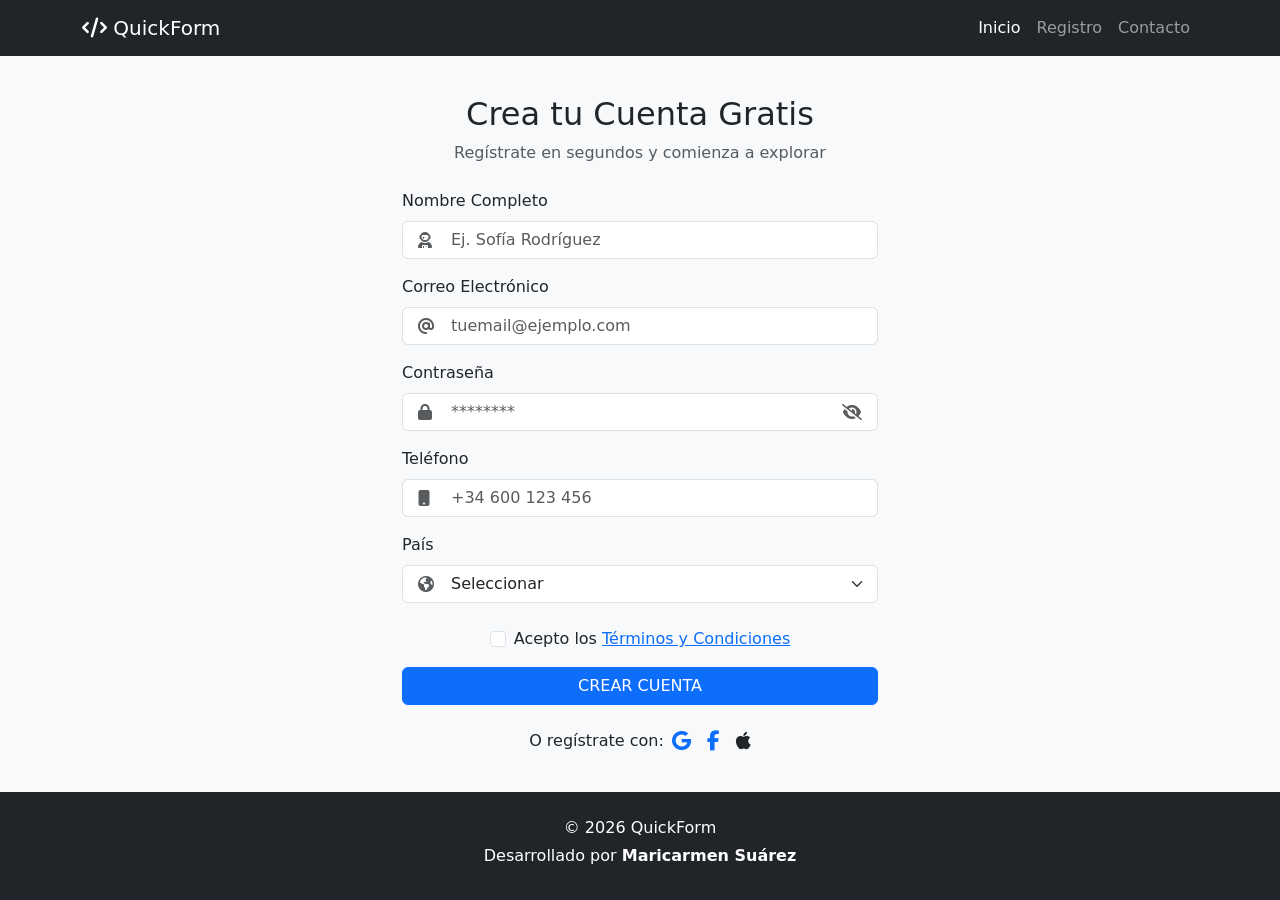
==== index.html @ 67d329d0 "Primer Commit" ====
<!DOCTYPE html>
<html lang="es">

<head>
    <meta charset="UTF-8">
    <meta name="viewport" content="width=device-width, initial-scale=1.0">
    <title>Crea tu Cuenta - QuickForm</title>

    <!-- Bootstrap local -->
    <link rel="stylesheet" href="./assets/css/bootstrap.min.css">

    <!-- Font Awesome -->
    <link rel="stylesheet" href="https://cdnjs.cloudflare.com/ajax/libs/font-awesome/6.4.2/css/all.min.css">

    <!-- Google Fonts -->
    <link href="https://fonts.googleapis.com/css2?family=Inter:wght@400;500;600;700&display=swap" rel="stylesheet">
</head>

<body class="bg-light d-flex flex-column min-vh-100">

<!-- NAVBAR -->
<nav class="navbar navbar-expand-lg navbar-dark bg-dark">
    <div class="container">

        <a class="navbar-brand" href="#">
            <i class="fa-solid fa-code"></i> QuickForm
        </a>

        <button class="navbar-toggler" type="button" data-bs-toggle="collapse" data-bs-target="#menuNavbar">
            <span class="navbar-toggler-icon"></span>
        </button>

        <div class="collapse navbar-collapse" id="menuNavbar">
            <ul class="navbar-nav ms-auto">

                <li class="nav-item">
                    <a class="nav-link active" href="#">Inicio</a>
                </li>

                <li class="nav-item">
                    <a class="nav-link" href="#">Registro</a>
                </li>

                <li class="nav-item">
                    <a class="nav-link" href="#">Contacto</a>
                </li>

            </ul>
        </div>

    </div>
</nav>


<!-- CONTENIDO PRINCIPAL -->
<main class="flex-grow-1 d-flex align-items-center justify-content-center">

<div class="container" style="max-width:500px;">

<h2 class="text-center mb-2">Crea tu Cuenta Gratis</h2>
<p class="text-center text-muted mb-4">Regístrate en segundos y comienza a explorar</p>

<form action="#" method="POST">

<!-- Nombre -->
<div class="mb-3">
<label for="nombre" class="form-label">Nombre Completo</label>

<div class="position-relative">
<i class="fa-solid fa-user-astronaut position-absolute top-50 start-0 translate-middle-y ms-3 text-muted"></i>

<input type="text"
class="form-control ps-5"
id="nombre"
placeholder="Ej. Sofía Rodríguez">
</div>
</div>


<!-- Email -->
<div class="mb-3">
<label for="email" class="form-label">Correo Electrónico</label>

<div class="position-relative">
<i class="fa-solid fa-at position-absolute top-50 start-0 translate-middle-y ms-3 text-muted"></i>

<input type="email"
class="form-control ps-5"
id="email"
placeholder="tuemail@ejemplo.com">
</div>
</div>


<!-- Contraseña -->
<div class="mb-3">
<label for="password" class="form-label">Contraseña</label>

<div class="position-relative">
<i class="fa-solid fa-lock position-absolute top-50 start-0 translate-middle-y ms-3 text-muted"></i>

<input type="password"
class="form-control ps-5 pe-5"
id="password"
placeholder="********">

<i class="fa-solid fa-eye-slash position-absolute top-50 end-0 translate-middle-y me-3 text-muted"></i>
</div>
</div>


<!-- Teléfono -->
<div class="mb-3">
<label for="telefono" class="form-label">Teléfono</label>

<div class="position-relative">
<i class="fa-solid fa-mobile-button position-absolute top-50 start-0 translate-middle-y ms-3 text-muted"></i>

<input type="tel"
class="form-control ps-5"
id="telefono"
placeholder="+34 600 123 456">
</div>
</div>


<!-- País -->
<div class="mb-4">
<label for="pais" class="form-label">País</label>

<div class="position-relative">
<i class="fa-solid fa-earth-americas position-absolute top-50 start-0 translate-middle-y ms-3 text-muted"></i>

<select class="form-select ps-5" id="pais">
<option selected disabled>Seleccionar</option>
<option value="1">México</option>
<option value="2">Colombia</option>
<option value="3">Argentina</option>
<option value="4">España</option>
</select>
</div>
</div>


<!-- Términos -->
<div class="mb-3 form-check d-flex justify-content-center align-items-center gap-2">
<input type="checkbox" class="form-check-input mt-0" id="terminos">

<label class="form-check-label" for="terminos">
Acepto los <a href="#">Términos y Condiciones</a>
</label>
</div>


<!-- Botón -->
<button type="submit" class="btn btn-primary w-100 mb-4">
CREAR CUENTA
</button>


<!-- Redes -->
<div class="d-flex justify-content-center align-items-center gap-2">
<span>O regístrate con:</span>

<div class="d-flex gap-3 fs-5">
<i class="fa-brands fa-google text-primary"></i>
<i class="fa-brands fa-facebook-f text-primary"></i>
<i class="fa-brands fa-apple"></i>
</div>
</div>

</form>

</div>

</main>


<!-- FOOTER -->
<footer class="bg-dark text-white text-center py-4">

<div class="container">

<p class="mb-1">© 2026 QuickForm</p>

<p class="mb-2">Desarrollado por <strong>Maricarmen Suárez</strong></p>



</div>

</footer>


<!-- Bootstrap JS -->
<script src="https://cdn.jsdelivr.net/npm/bootstrap@5.3.2/dist/js/bootstrap.bundle.min.js"></script>

</body>
</html>
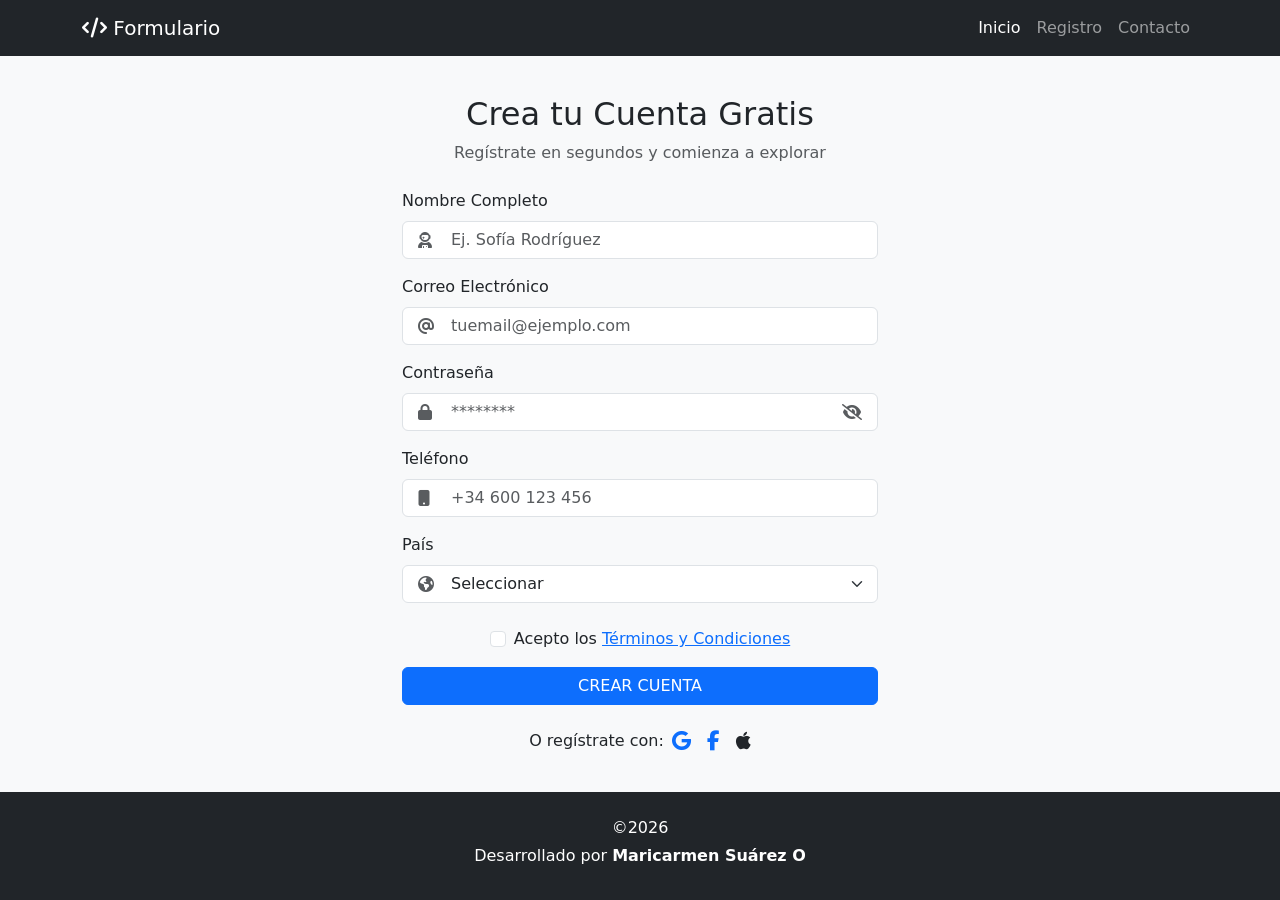
==== commit 641a4fc2: "nadvar y footer" ====
--- a/index.html
+++ b/index.html
@@ -4,8 +4,10 @@
 <head>
     <meta charset="UTF-8">
     <meta name="viewport" content="width=device-width, initial-scale=1.0">
-    <title>Crea tu Cuenta - QuickForm</title>
+    <title>Formulario de inscripción</title>
 
+    <!--Favicon-->
+    <link rel="icon" type="image/png" href="./assets/img/favicon.png">
     <!-- Bootstrap local -->
     <link rel="stylesheet" href="./assets/css/bootstrap.min.css">
 
@@ -23,7 +25,7 @@
     <div class="container">
 
         <a class="navbar-brand" href="#">
-            <i class="fa-solid fa-code"></i> QuickForm
+            <i class="fa-solid fa-code"></i> Formulario
         </a>
 
         <button class="navbar-toggler" type="button" data-bs-toggle="collapse" data-bs-target="#menuNavbar">
@@ -181,17 +183,12 @@
 
 <div class="container">
 
-<p class="mb-1">© 2026 QuickForm</p>
+<p class="mb-1">©2026</p>
 
-<p class="mb-2">Desarrollado por <strong>Maricarmen Suárez</strong></p>
-
-
-
+<p class="mb-2">Desarrollado por <strong>Maricarmen Suárez O</strong></p>
 </div>
 
 </footer>
-
-
 <!-- Bootstrap JS -->
 <script src="https://cdn.jsdelivr.net/npm/bootstrap@5.3.2/dist/js/bootstrap.bundle.min.js"></script>
 
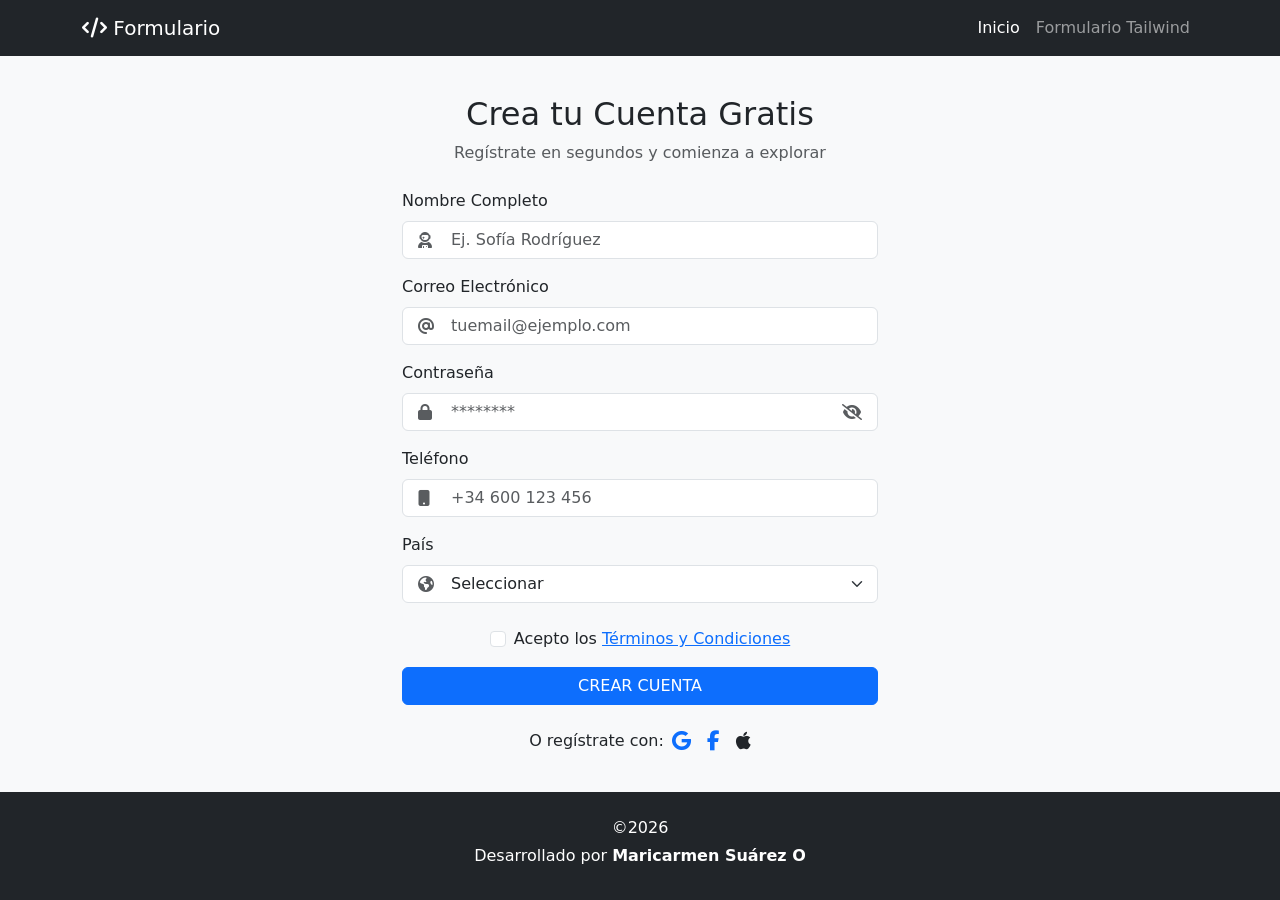
==== commit 27745bef: "Creación de la nueva app con framework" ====
--- a/index.html
+++ b/index.html
@@ -40,13 +40,9 @@
                 </li>
 
                 <li class="nav-item">
-                    <a class="nav-link" href="#">Registro</a>
+                    <a class="nav-link" href="tailwind.html">Formulario Tailwind</a>
                 </li>
-
-                <li class="nav-item">
-                    <a class="nav-link" href="#">Contacto</a>
-                </li>
-
+                
             </ul>
         </div>
 
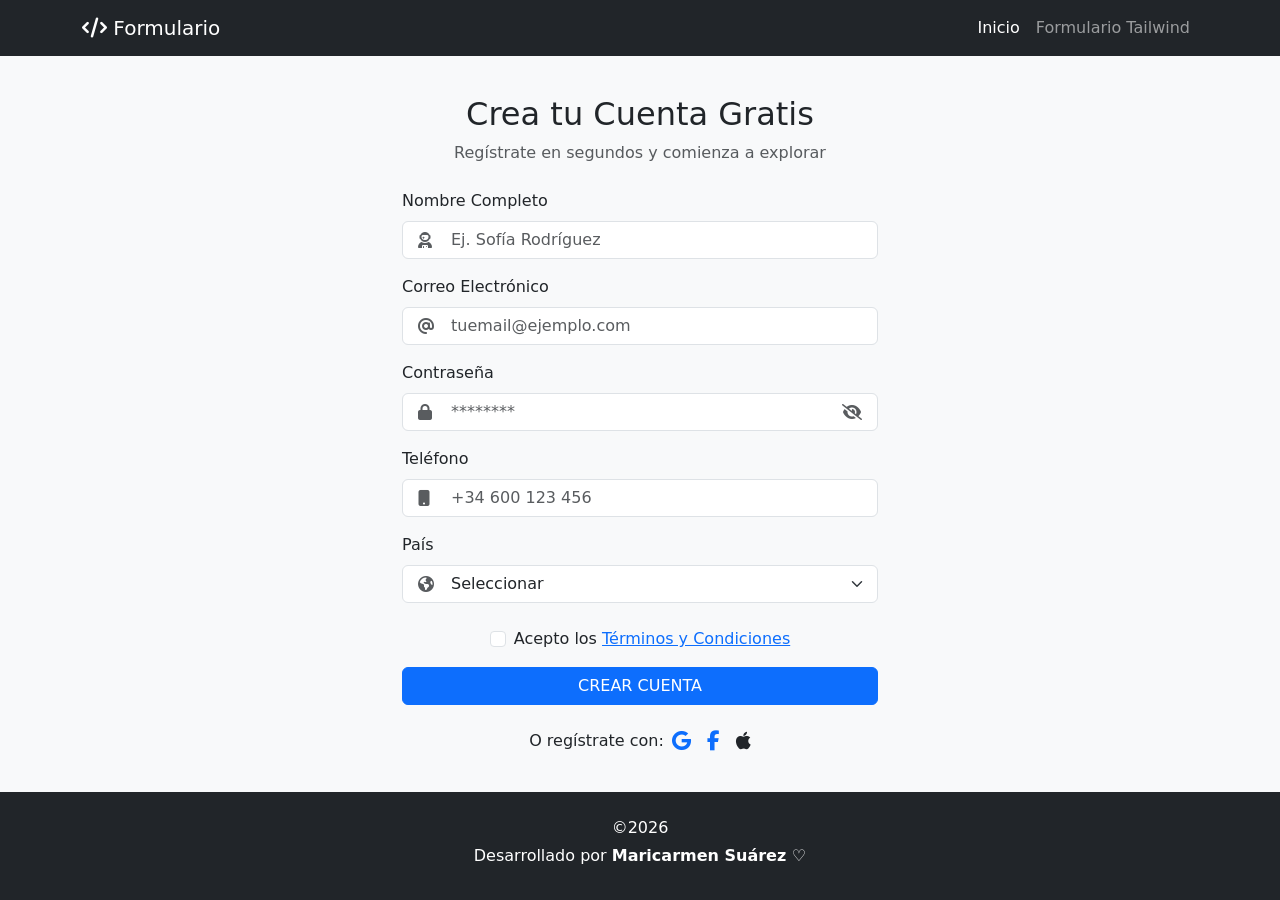
==== commit 82eed7af: "Modificamos el estilo de la nueva app" ====
--- a/index.html
+++ b/index.html
@@ -181,7 +181,7 @@
 
 <p class="mb-1">©2026</p>
 
-<p class="mb-2">Desarrollado por <strong>Maricarmen Suárez O</strong></p>
+<p class="mb-2">Desarrollado por <strong>Maricarmen Suárez ♡</strong></p>
 </div>
 
 </footer>
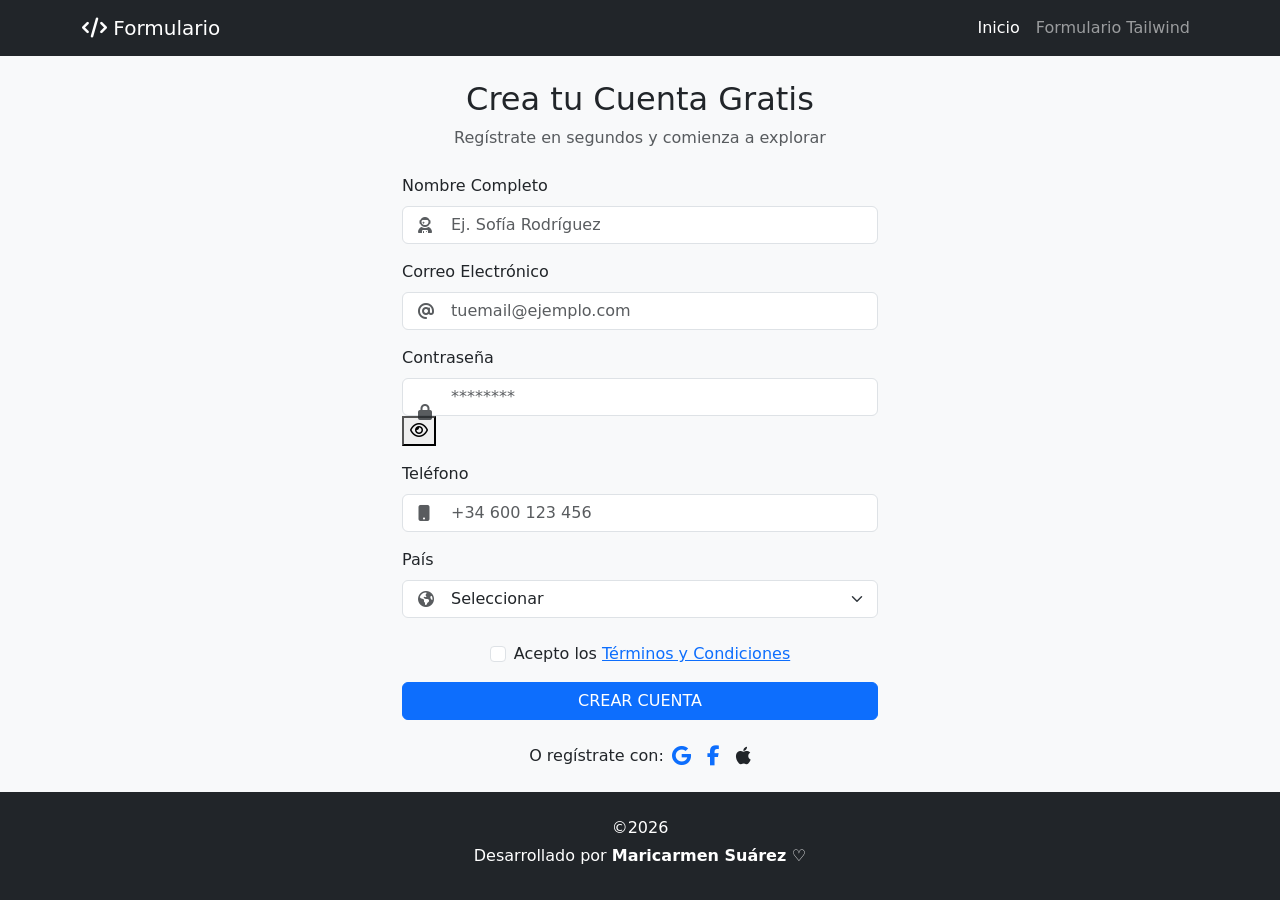
==== commit 447245cb: "Cambio de ojo" ====
--- a/index.html
+++ b/index.html
@@ -7,7 +7,7 @@
     <title>Formulario de inscripción</title>
 
     <!--Favicon-->
-    <link rel="icon" type="image/png" href="./assets/img/favicon.png">
+    <link rel="icon" type="image/png" href="./assets/Img/favicon.png">
     <!-- Bootstrap local -->
     <link rel="stylesheet" href="./assets/css/bootstrap.min.css">
 
@@ -102,7 +102,11 @@
 id="password"
 placeholder="********">
 
-<i class="fa-solid fa-eye-slash position-absolute top-50 end-0 translate-middle-y me-3 text-muted"></i>
+<button type="button" class="form__toggle-password" 
+                onclick="const p = document.getElementById('password'); p.type = p.type === 'password' ? 'text' : 'password';">
+            <i class="fa-regular fa-eye"></i>
+        </button>
+
 </div>
 </div>
 
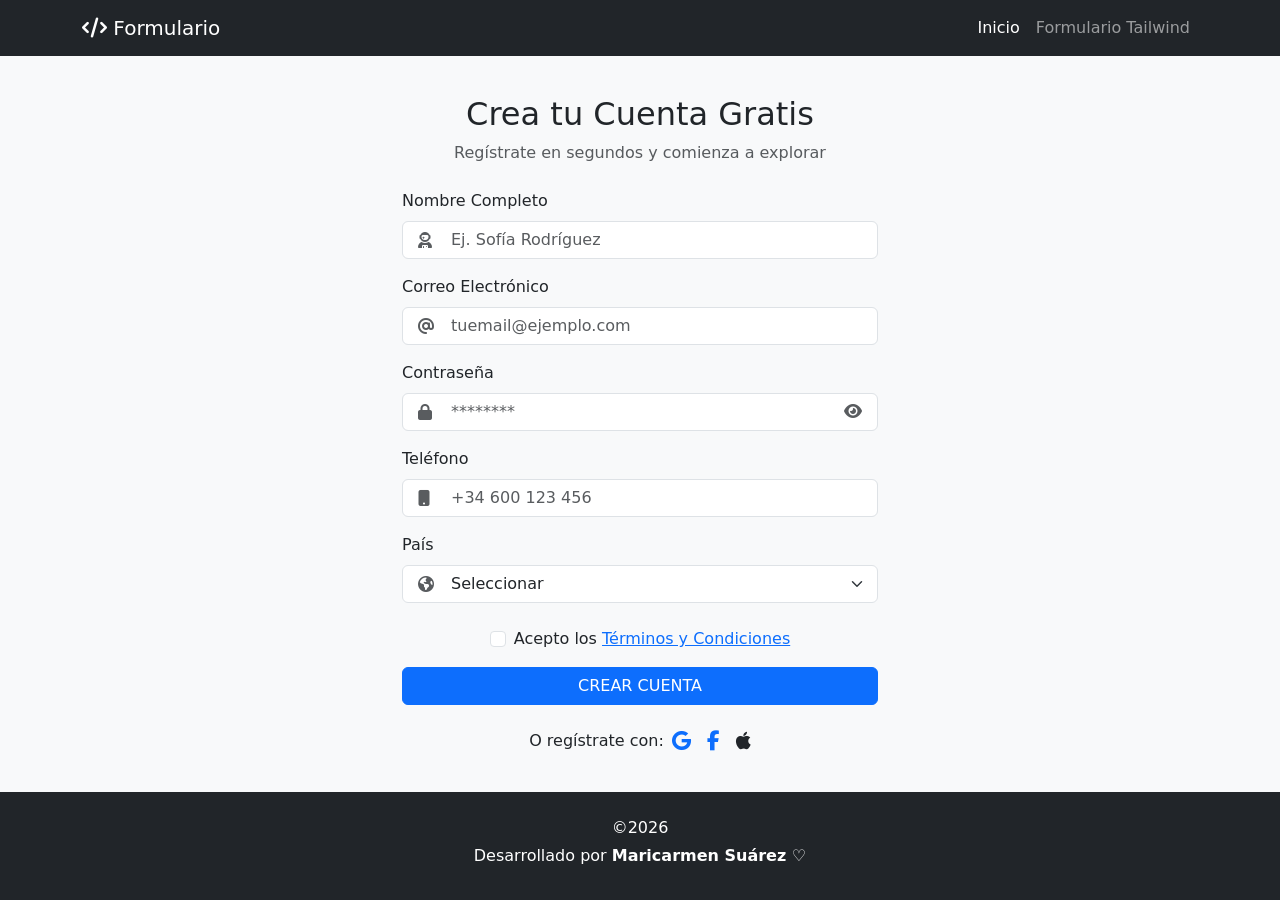
==== commit b8f7542c: "Cambio de contraseña" ====
--- a/index.html
+++ b/index.html
@@ -6,191 +6,237 @@
     <meta name="viewport" content="width=device-width, initial-scale=1.0">
     <title>Formulario de inscripción</title>
 
-    <!--Favicon-->
     <link rel="icon" type="image/png" href="./assets/Img/favicon.png">
-    <!-- Bootstrap local -->
     <link rel="stylesheet" href="./assets/css/bootstrap.min.css">
 
-    <!-- Font Awesome -->
-    <link rel="stylesheet" href="https://cdnjs.cloudflare.com/ajax/libs/font-awesome/6.4.2/css/all.min.css">
-
-    <!-- Google Fonts -->
-    <link href="https://fonts.googleapis.com/css2?family=Inter:wght@400;500;600;700&display=swap" rel="stylesheet">
+    <link rel="stylesheet"
+        href="https://cdnjs.cloudflare.com/ajax/libs/font-awesome/6.4.2/css/all.min.css">
+
+    <link href="https://fonts.googleapis.com/css2?family=Inter:wght@400;500;600;700&display=swap"
+        rel="stylesheet">
+
+    <style>
+        /* Oculta el checkbox */
+        #mostrarPassword {
+            display: none;
+        }
+
+        /* Oculta visualmente la contraseña */
+        .password-field {
+            -webkit-text-security: disc;
+        }
+
+        /* Cuando se presiona el ojo se muestra */
+        #mostrarPassword:checked ~ .password-field {
+            -webkit-text-security: none;
+        }
+    </style>
 </head>
 
 <body class="bg-light d-flex flex-column min-vh-100">
 
-<!-- NAVBAR -->
-<nav class="navbar navbar-expand-lg navbar-dark bg-dark">
-    <div class="container">
-
-        <a class="navbar-brand" href="#">
-            <i class="fa-solid fa-code"></i> Formulario
-        </a>
-
-        <button class="navbar-toggler" type="button" data-bs-toggle="collapse" data-bs-target="#menuNavbar">
-            <span class="navbar-toggler-icon"></span>
-        </button>
-
-        <div class="collapse navbar-collapse" id="menuNavbar">
-            <ul class="navbar-nav ms-auto">
-
-                <li class="nav-item">
-                    <a class="nav-link active" href="#">Inicio</a>
-                </li>
-
-                <li class="nav-item">
-                    <a class="nav-link" href="tailwind.html">Formulario Tailwind</a>
-                </li>
-                
-            </ul>
+    <!-- Navbar -->
+    <nav class="navbar navbar-expand-lg navbar-dark bg-dark">
+        <div class="container">
+
+            <a class="navbar-brand" href="#">
+                <i class="fa-solid fa-code"></i> Formulario
+            </a>
+
+            <button class="navbar-toggler"
+                type="button"
+                data-bs-toggle="collapse"
+                data-bs-target="#menuNavbar">
+                <span class="navbar-toggler-icon"></span>
+            </button>
+
+            <div class="collapse navbar-collapse" id="menuNavbar">
+                <ul class="navbar-nav ms-auto">
+
+                    <li class="nav-item">
+                        <a class="nav-link active" href="#">Inicio</a>
+                    </li>
+
+                    <li class="nav-item">
+                        <a class="nav-link" href="tailwind.html">Formulario Tailwind</a>
+                    </li>
+
+                </ul>
+            </div>
+
         </div>
-
-    </div>
-</nav>
-
-
-<!-- CONTENIDO PRINCIPAL -->
-<main class="flex-grow-1 d-flex align-items-center justify-content-center">
-
-<div class="container" style="max-width:500px;">
-
-<h2 class="text-center mb-2">Crea tu Cuenta Gratis</h2>
-<p class="text-center text-muted mb-4">Regístrate en segundos y comienza a explorar</p>
-
-<form action="#" method="POST">
-
-<!-- Nombre -->
-<div class="mb-3">
-<label for="nombre" class="form-label">Nombre Completo</label>
-
-<div class="position-relative">
-<i class="fa-solid fa-user-astronaut position-absolute top-50 start-0 translate-middle-y ms-3 text-muted"></i>
-
-<input type="text"
-class="form-control ps-5"
-id="nombre"
-placeholder="Ej. Sofía Rodríguez">
-</div>
-</div>
-
-
-<!-- Email -->
-<div class="mb-3">
-<label for="email" class="form-label">Correo Electrónico</label>
-
-<div class="position-relative">
-<i class="fa-solid fa-at position-absolute top-50 start-0 translate-middle-y ms-3 text-muted"></i>
-
-<input type="email"
-class="form-control ps-5"
-id="email"
-placeholder="tuemail@ejemplo.com">
-</div>
-</div>
-
-
-<!-- Contraseña -->
-<div class="mb-3">
-<label for="password" class="form-label">Contraseña</label>
-
-<div class="position-relative">
-<i class="fa-solid fa-lock position-absolute top-50 start-0 translate-middle-y ms-3 text-muted"></i>
-
-<input type="password"
-class="form-control ps-5 pe-5"
-id="password"
-placeholder="********">
-
-<button type="button" class="form__toggle-password" 
-                onclick="const p = document.getElementById('password'); p.type = p.type === 'password' ? 'text' : 'password';">
-            <i class="fa-regular fa-eye"></i>
-        </button>
-
-</div>
-</div>
-
-
-<!-- Teléfono -->
-<div class="mb-3">
-<label for="telefono" class="form-label">Teléfono</label>
-
-<div class="position-relative">
-<i class="fa-solid fa-mobile-button position-absolute top-50 start-0 translate-middle-y ms-3 text-muted"></i>
-
-<input type="tel"
-class="form-control ps-5"
-id="telefono"
-placeholder="+34 600 123 456">
-</div>
-</div>
-
-
-<!-- País -->
-<div class="mb-4">
-<label for="pais" class="form-label">País</label>
-
-<div class="position-relative">
-<i class="fa-solid fa-earth-americas position-absolute top-50 start-0 translate-middle-y ms-3 text-muted"></i>
-
-<select class="form-select ps-5" id="pais">
-<option selected disabled>Seleccionar</option>
-<option value="1">México</option>
-<option value="2">Colombia</option>
-<option value="3">Argentina</option>
-<option value="4">España</option>
-</select>
-</div>
-</div>
-
-
-<!-- Términos -->
-<div class="mb-3 form-check d-flex justify-content-center align-items-center gap-2">
-<input type="checkbox" class="form-check-input mt-0" id="terminos">
-
-<label class="form-check-label" for="terminos">
-Acepto los <a href="#">Términos y Condiciones</a>
-</label>
-</div>
-
-
-<!-- Botón -->
-<button type="submit" class="btn btn-primary w-100 mb-4">
-CREAR CUENTA
-</button>
-
-
-<!-- Redes -->
-<div class="d-flex justify-content-center align-items-center gap-2">
-<span>O regístrate con:</span>
-
-<div class="d-flex gap-3 fs-5">
-<i class="fa-brands fa-google text-primary"></i>
-<i class="fa-brands fa-facebook-f text-primary"></i>
-<i class="fa-brands fa-apple"></i>
-</div>
-</div>
-
-</form>
-
-</div>
-
-</main>
-
-
-<!-- FOOTER -->
-<footer class="bg-dark text-white text-center py-4">
-
-<div class="container">
-
-<p class="mb-1">©2026</p>
-
-<p class="mb-2">Desarrollado por <strong>Maricarmen Suárez ♡</strong></p>
-</div>
-
-</footer>
-<!-- Bootstrap JS -->
-<script src="https://cdn.jsdelivr.net/npm/bootstrap@5.3.2/dist/js/bootstrap.bundle.min.js"></script>
+    </nav>
+
+    <!-- Contenido principal -->
+    <main class="flex-grow-1 d-flex align-items-center justify-content-center">
+
+        <div class="container" style="max-width:500px;">
+
+            <h2 class="text-center mb-2">Crea tu Cuenta Gratis</h2>
+            <p class="text-center text-muted mb-4">
+                Regístrate en segundos y comienza a explorar
+            </p>
+
+            <form action="#" method="POST">
+
+                <!-- Nombre -->
+                <div class="mb-3">
+                    <label for="nombre" class="form-label">Nombre Completo</label>
+
+                    <div class="position-relative">
+
+                        <i class="fa-solid fa-user-astronaut position-absolute top-50 start-0 translate-middle-y ms-3 text-muted"></i>
+
+                        <input
+                            type="text"
+                            class="form-control ps-5"
+                            id="nombre"
+                            placeholder="Ej. Sofía Rodríguez">
+
+                    </div>
+                </div>
+
+                <!-- Correo -->
+                <div class="mb-3">
+                    <label for="email" class="form-label">Correo Electrónico</label>
+
+                    <div class="position-relative">
+
+                        <i class="fa-solid fa-at position-absolute top-50 start-0 translate-middle-y ms-3 text-muted"></i>
+
+                        <input
+                            type="email"
+                            class="form-control ps-5"
+                            id="email"
+                            placeholder="tuemail@ejemplo.com">
+
+                    </div>
+                </div>
+
+                <!-- Contraseña -->
+                <div class="mb-3">
+                    <label class="form-label">Contraseña</label>
+
+                    <div class="position-relative">
+
+                        <i class="fa-solid fa-lock position-absolute top-50 start-0 translate-middle-y ms-3 text-muted"></i>
+
+                        <input type="checkbox" id="mostrarPassword">
+
+                        <input
+                            type="text"
+                            class="form-control ps-5 pe-5 password-field"
+                            placeholder="********">
+
+                        <label
+                            for="mostrarPassword"
+                            class="position-absolute top-50 end-0 translate-middle-y me-3 text-muted"
+                            style="cursor:pointer;">
+
+                            <i class="fa-solid fa-eye"></i>
+
+                        </label>
+
+                    </div>
+                </div>
+
+                <!-- Teléfono -->
+                <div class="mb-3">
+                    <label for="telefono" class="form-label">Teléfono</label>
+
+                    <div class="position-relative">
+
+                        <i class="fa-solid fa-mobile-button position-absolute top-50 start-0 translate-middle-y ms-3 text-muted"></i>
+
+                        <input
+                            type="tel"
+                            class="form-control ps-5"
+                            id="telefono"
+                            placeholder="+34 600 123 456">
+
+                    </div>
+                </div>
+
+                <!-- País -->
+                <div class="mb-4">
+                    <label for="pais" class="form-label">País</label>
+
+                    <div class="position-relative">
+
+                        <i class="fa-solid fa-earth-americas position-absolute top-50 start-0 translate-middle-y ms-3 text-muted"></i>
+
+                        <select class="form-select ps-5" id="pais">
+
+                            <option selected disabled>Seleccionar</option>
+                            <option>México</option>
+                            <option>Colombia</option>
+                            <option>Argentina</option>
+                            <option>España</option>
+
+                        </select>
+
+                    </div>
+                </div>
+
+                <!-- Términos -->
+                <div class="mb-3 form-check d-flex justify-content-center align-items-center gap-2">
+
+                    <input
+                        type="checkbox"
+                        class="form-check-input mt-0"
+                        id="terminos">
+
+                    <label class="form-check-label" for="terminos">
+                        Acepto los <a href="#">Términos y Condiciones</a>
+                    </label>
+
+                </div>
+
+                <!-- Botón -->
+                <button
+                    type="submit"
+                    class="btn btn-primary w-100 mb-4">
+
+                    CREAR CUENTA
+
+                </button>
+
+                <!-- Redes -->
+                <div class="d-flex justify-content-center align-items-center gap-2">
+
+                    <span>O regístrate con:</span>
+
+                    <div class="d-flex gap-3 fs-5">
+
+                        <i class="fa-brands fa-google text-primary" style="cursor:pointer;"></i>
+                        <i class="fa-brands fa-facebook-f text-primary" style="cursor:pointer;"></i>
+                        <i class="fa-brands fa-apple" style="cursor:pointer;"></i>
+
+                    </div>
+
+                </div>
+
+            </form>
+
+        </div>
+
+    </main>
+
+    <!-- Footer -->
+    <footer class="bg-dark text-white text-center py-4">
+
+        <div class="container">
+
+            <p class="mb-1">©2026</p>
+            <p class="mb-2">
+                Desarrollado por <strong>Maricarmen Suárez ♡</strong>
+            </p>
+
+        </div>
+
+    </footer>
+
+    <script src="https://cdn.jsdelivr.net/npm/bootstrap@5.3.2/dist/js/bootstrap.bundle.min.js"></script>
 
 </body>
 </html>
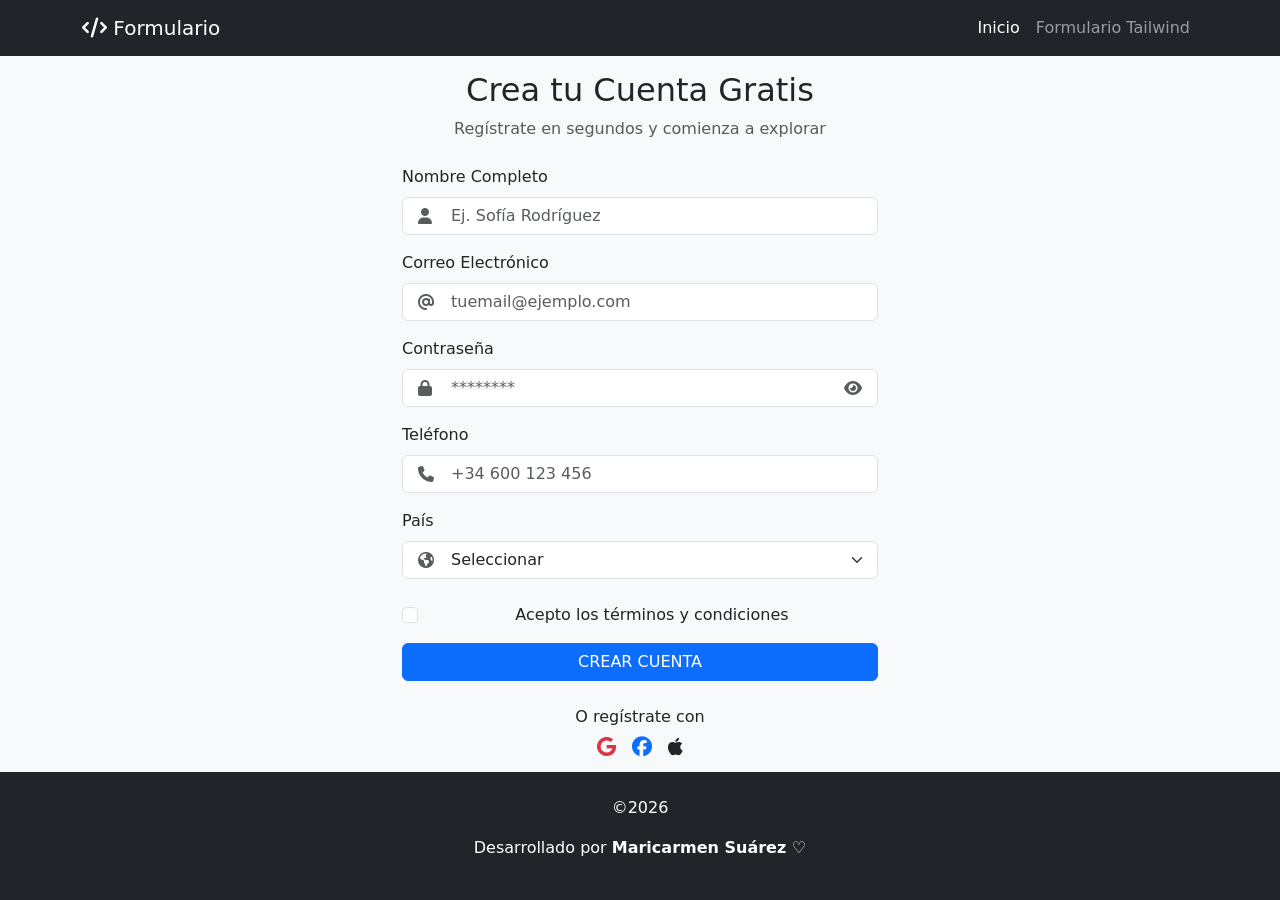
==== commit 78596184: "Cambio con contraseña visible" ====
--- a/index.html
+++ b/index.html
@@ -2,41 +2,28 @@
 <html lang="es">
 
 <head>
+
     <meta charset="UTF-8">
     <meta name="viewport" content="width=device-width, initial-scale=1.0">
     <title>Formulario de inscripción</title>
 
+    <!-- Favicon -->
     <link rel="icon" type="image/png" href="./assets/Img/favicon.png">
+
+    <!-- Bootstrap -->
     <link rel="stylesheet" href="./assets/css/bootstrap.min.css">
 
+    <!-- FontAwesome -->
     <link rel="stylesheet"
         href="https://cdnjs.cloudflare.com/ajax/libs/font-awesome/6.4.2/css/all.min.css">
 
-    <link href="https://fonts.googleapis.com/css2?family=Inter:wght@400;500;600;700&display=swap"
-        rel="stylesheet">
-
-    <style>
-        /* Oculta el checkbox */
-        #mostrarPassword {
-            display: none;
-        }
-
-        /* Oculta visualmente la contraseña */
-        .password-field {
-            -webkit-text-security: disc;
-        }
-
-        /* Cuando se presiona el ojo se muestra */
-        #mostrarPassword:checked ~ .password-field {
-            -webkit-text-security: none;
-        }
-    </style>
 </head>
 
 <body class="bg-light d-flex flex-column min-vh-100">
 
-    <!-- Navbar -->
+    <!-- NAVBAR -->
     <nav class="navbar navbar-expand-lg navbar-dark bg-dark">
+
         <div class="container">
 
             <a class="navbar-brand" href="#">
@@ -47,10 +34,13 @@
                 type="button"
                 data-bs-toggle="collapse"
                 data-bs-target="#menuNavbar">
+
                 <span class="navbar-toggler-icon"></span>
+
             </button>
 
             <div class="collapse navbar-collapse" id="menuNavbar">
+
                 <ul class="navbar-nav ms-auto">
 
                     <li class="nav-item">
@@ -58,47 +48,58 @@
                     </li>
 
                     <li class="nav-item">
-                        <a class="nav-link" href="tailwind.html">Formulario Tailwind</a>
+                        <a class="nav-link" href="tailwind.html">
+                            Formulario Tailwind
+                        </a>
                     </li>
 
                 </ul>
+
             </div>
 
         </div>
+
     </nav>
 
-    <!-- Contenido principal -->
+
+    <!-- CONTENIDO -->
     <main class="flex-grow-1 d-flex align-items-center justify-content-center">
 
         <div class="container" style="max-width:500px;">
 
-            <h2 class="text-center mb-2">Crea tu Cuenta Gratis</h2>
+            <h2 class="text-center mb-2">
+                Crea tu Cuenta Gratis
+            </h2>
+
             <p class="text-center text-muted mb-4">
                 Regístrate en segundos y comienza a explorar
             </p>
 
-            <form action="#" method="POST">
+            <form>
 
                 <!-- Nombre -->
                 <div class="mb-3">
-                    <label for="nombre" class="form-label">Nombre Completo</label>
-
-                    <div class="position-relative">
-
-                        <i class="fa-solid fa-user-astronaut position-absolute top-50 start-0 translate-middle-y ms-3 text-muted"></i>
+
+                    <label class="form-label">Nombre Completo</label>
+
+                    <div class="position-relative">
+
+                        <i class="fa-solid fa-user position-absolute top-50 start-0 translate-middle-y ms-3 text-muted"></i>
 
                         <input
                             type="text"
                             class="form-control ps-5"
-                            id="nombre"
                             placeholder="Ej. Sofía Rodríguez">
 
                     </div>
-                </div>
-
-                <!-- Correo -->
-                <div class="mb-3">
-                    <label for="email" class="form-label">Correo Electrónico</label>
+
+                </div>
+
+
+                <!-- Email -->
+                <div class="mb-3">
+
+                    <label class="form-label">Correo Electrónico</label>
 
                     <div class="position-relative">
 
@@ -107,67 +108,73 @@
                         <input
                             type="email"
                             class="form-control ps-5"
-                            id="email"
                             placeholder="tuemail@ejemplo.com">
 
                     </div>
-                </div>
-
-                <!-- Contraseña -->
-                <div class="mb-3">
+
+                </div>
+
+
+                <!-- Password -->
+                <div class="mb-3">
+
                     <label class="form-label">Contraseña</label>
 
                     <div class="position-relative">
 
                         <i class="fa-solid fa-lock position-absolute top-50 start-0 translate-middle-y ms-3 text-muted"></i>
 
-                        <input type="checkbox" id="mostrarPassword">
-
-                        <input
-                            type="text"
-                            class="form-control ps-5 pe-5 password-field"
+                        <input
+                            type="password"
+                            id="password"
+                            class="form-control ps-5 pe-5"
                             placeholder="********">
 
-                        <label
-                            for="mostrarPassword"
-                            class="position-absolute top-50 end-0 translate-middle-y me-3 text-muted"
+                        <i
+                            id="togglePassword"
+                            class="fa-solid fa-eye position-absolute top-50 end-0 translate-middle-y me-3 text-muted"
                             style="cursor:pointer;">
-
-                            <i class="fa-solid fa-eye"></i>
-
-                        </label>
-
-                    </div>
-                </div>
+                        </i>
+
+                    </div>
+
+                </div>
+
 
                 <!-- Teléfono -->
                 <div class="mb-3">
-                    <label for="telefono" class="form-label">Teléfono</label>
-
-                    <div class="position-relative">
-
-                        <i class="fa-solid fa-mobile-button position-absolute top-50 start-0 translate-middle-y ms-3 text-muted"></i>
+
+                    <label class="form-label">Teléfono</label>
+
+                    <div class="position-relative">
+
+                        <i class="fa-solid fa-phone position-absolute top-50 start-0 translate-middle-y ms-3 text-muted"></i>
 
                         <input
                             type="tel"
                             class="form-control ps-5"
-                            id="telefono"
                             placeholder="+34 600 123 456">
 
                     </div>
-                </div>
+
+                </div>
+
 
                 <!-- País -->
                 <div class="mb-4">
-                    <label for="pais" class="form-label">País</label>
+
+                    <label class="form-label">País</label>
 
                     <div class="position-relative">
 
                         <i class="fa-solid fa-earth-americas position-absolute top-50 start-0 translate-middle-y ms-3 text-muted"></i>
 
-                        <select class="form-select ps-5" id="pais">
-
-                            <option selected disabled>Seleccionar</option>
+                        <select class="form-select ps-5">
+
+                            <option selected disabled>
+                                Seleccionar
+                            </option>
+
                             <option>México</option>
                             <option>Colombia</option>
                             <option>Argentina</option>
@@ -176,41 +183,40 @@
                         </select>
 
                     </div>
-                </div>
+
+                </div>
+
 
                 <!-- Términos -->
-                <div class="mb-3 form-check d-flex justify-content-center align-items-center gap-2">
+                <div class="mb-3 form-check text-center">
 
                     <input
                         type="checkbox"
-                        class="form-check-input mt-0"
-                        id="terminos">
-
-                    <label class="form-check-label" for="terminos">
-                        Acepto los <a href="#">Términos y Condiciones</a>
+                        class="form-check-input">
+
+                    <label class="form-check-label">
+                        Acepto los términos y condiciones
                     </label>
 
                 </div>
 
+
                 <!-- Botón -->
-                <button
-                    type="submit"
-                    class="btn btn-primary w-100 mb-4">
-
+                <button class="btn btn-primary w-100 mb-4">
                     CREAR CUENTA
-
                 </button>
 
+
                 <!-- Redes -->
-                <div class="d-flex justify-content-center align-items-center gap-2">
-
-                    <span>O regístrate con:</span>
-
-                    <div class="d-flex gap-3 fs-5">
-
-                        <i class="fa-brands fa-google text-primary" style="cursor:pointer;"></i>
-                        <i class="fa-brands fa-facebook-f text-primary" style="cursor:pointer;"></i>
-                        <i class="fa-brands fa-apple" style="cursor:pointer;"></i>
+                <div class="text-center">
+
+                    <span>O regístrate con</span>
+
+                    <div class="d-flex justify-content-center gap-3 mt-2 fs-5">
+
+                        <i class="fa-brands fa-google text-danger"></i>
+                        <i class="fa-brands fa-facebook text-primary"></i>
+                        <i class="fa-brands fa-apple"></i>
 
                     </div>
 
@@ -222,21 +228,34 @@
 
     </main>
 
-    <!-- Footer -->
+
+    <!-- FOOTER -->
     <footer class="bg-dark text-white text-center py-4">
 
-        <div class="container">
-
-            <p class="mb-1">©2026</p>
-            <p class="mb-2">
-                Desarrollado por <strong>Maricarmen Suárez ♡</strong>
-            </p>
-
-        </div>
+        <p>©2026</p>
+        <p>Desarrollado por <strong>Maricarmen Suárez ♡</strong></p>
 
     </footer>
 
+
+    <!-- Bootstrap -->
     <script src="https://cdn.jsdelivr.net/npm/bootstrap@5.3.2/dist/js/bootstrap.bundle.min.js"></script>
+
+
+    <!-- Mostrar contraseña -->
+    <script>
+
+        const togglePassword = document.getElementById("togglePassword");
+        const password = document.getElementById("password");
+
+        togglePassword.addEventListener("click", function () {
+
+            const type = password.type === "password" ? "text" : "password";
+            password.type = type;
+
+        });
+
+    </script>
 
 </body>
 </html>
